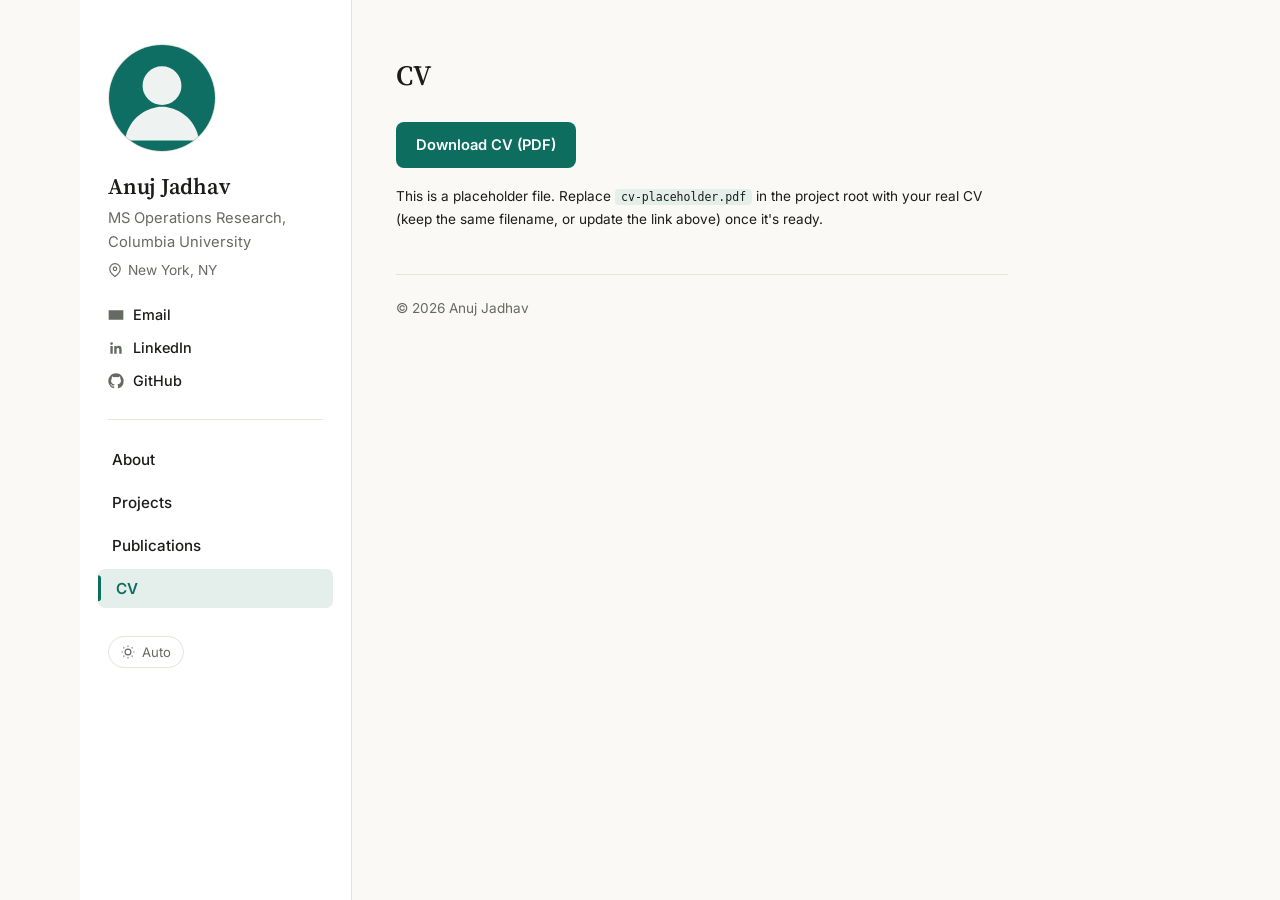
==== cv.html @ 48e0dec0 "Initial personal site Co-Authored-By: Claude Sonnet 5 <noreply@anthropic.com>" ====
<!DOCTYPE html>
<html lang="en">
<head>
<meta charset="UTF-8" />
<meta name="viewport" content="width=device-width, initial-scale=1.0" />
<title>CV — Anuj Jadhav</title>
<meta name="description" content="CV of Anuj Jadhav." />
<link rel="preconnect" href="https://fonts.googleapis.com" />
<link rel="preconnect" href="https://fonts.gstatic.com" crossorigin />
<link href="https://fonts.googleapis.com/css2?family=Inter:wght@400;500;600;700&family=Source+Serif+4:opsz,wght@8..60,500;8..60,600;8..60,700&display=swap" rel="stylesheet" />
<link rel="stylesheet" href="css/style.css" />
<script>
  (function () {
    try {
      var t = localStorage.getItem("theme");
      if (t) document.documentElement.setAttribute("data-theme", t);
    } catch (e) {}
  })();
</script>
</head>
<body>
<div class="layout">

  <aside class="sidebar">
    <div class="sidebar-header">
      <img class="avatar" src="images/profile-placeholder.svg" alt="Anuj Jadhav" />
      <div class="sidebar-meta">
        <h1>Anuj Jadhav</h1>
        <p class="title">MS Operations Research, Columbia University</p>
        <p class="location">
          <svg viewBox="0 0 24 24" fill="none" stroke="currentColor" stroke-width="2"><path d="M21 10c0 7-9 13-9 13s-9-6-9-13a9 9 0 0 1 18 0z"/><circle cx="12" cy="10" r="3"/></svg>
          New York, NY
        </p>
      </div>
      <button class="menu-toggle" aria-label="Toggle menu">☰ Menu</button>
    </div>

    <ul class="contact-list">
      <li>
        <svg viewBox="0 0 24 24" fill="none" stroke="currentColor" stroke-width="2"><path d="M22 6l-10 7L2 6"/><path d="M2 6h20v12H2z"/></svg>
        <a href="mailto:apj2131@columbia.edu">Email</a>
      </li>
      <li>
        <svg viewBox="0 0 24 24" fill="currentColor"><path d="M20.45 20.45h-3.56v-5.57c0-1.33-.02-3.04-1.85-3.04-1.86 0-2.14 1.45-2.14 2.94v5.67H9.34V9h3.41v1.56h.05c.48-.9 1.64-1.85 3.38-1.85 3.6 0 4.27 2.37 4.27 5.46v6.28zM5.34 7.43a2.07 2.07 0 1 1 0-4.14 2.07 2.07 0 0 1 0 4.14zM7.12 20.45H3.56V9h3.56v11.45z"/></svg>
        <a href="https://www.linkedin.com/in/anuj-jadhav/" target="_blank" rel="noopener">LinkedIn</a>
      </li>
      <li>
        <svg viewBox="0 0 24 24" fill="currentColor"><path d="M12 .5C5.65.5.5 5.65.5 12c0 5.08 3.29 9.39 7.86 10.91.57.1.78-.25.78-.55v-2.14c-3.2.7-3.88-1.36-3.88-1.36-.52-1.34-1.28-1.69-1.28-1.69-1.04-.72.08-.7.08-.7 1.16.08 1.77 1.2 1.77 1.2 1.03 1.77 2.7 1.26 3.36.96.1-.75.4-1.26.73-1.55-2.55-.29-5.24-1.28-5.24-5.7 0-1.26.45-2.29 1.19-3.1-.12-.29-.52-1.46.11-3.05 0 0 .97-.31 3.18 1.18a10.9 10.9 0 0 1 5.79 0c2.2-1.49 3.17-1.18 3.17-1.18.63 1.59.23 2.76.11 3.05.74.81 1.19 1.84 1.19 3.1 0 4.43-2.69 5.4-5.26 5.69.42.36.78 1.07.78 2.16v3.2c0 .3.21.66.79.55A11.5 11.5 0 0 0 23.5 12C23.5 5.65 18.35.5 12 .5z"/></svg>
        <a href="https://github.com/anuj-jadhav" target="_blank" rel="noopener">GitHub</a>
      </li>
    </ul>

    <nav class="site-nav">
      <ul>
        <li><a href="index.html">About</a></li>
        <li><a href="projects.html">Projects</a></li>
        <li><a href="publications.html">Publications</a></li>
        <li><a href="cv.html">CV</a></li>
      </ul>
    </nav>

    <button class="theme-toggle" aria-label="Toggle color theme">
      <svg class="icon-light" viewBox="0 0 24 24" fill="none" stroke="currentColor" stroke-width="2"><circle cx="12" cy="12" r="5"/><path d="M12 1v2M12 21v2M4.22 4.22l1.42 1.42M18.36 18.36l1.42 1.42M1 12h2M21 12h2M4.22 19.78l1.42-1.42M18.36 5.64l1.42-1.42"/></svg>
      <svg class="icon-dark" viewBox="0 0 24 24" fill="currentColor"><path d="M21 12.79A9 9 0 1111.21 3 7 7 0 0021 12.79z"/></svg>
      <span class="theme-label">Auto</span>
    </button>
  </aside>

  <main class="content">
    <h2>CV</h2>

    <p>
      <a class="btn" href="cv-placeholder.pdf" target="_blank" rel="noopener">Download CV (PDF)</a>
    </p>
    <p class="note">This is a placeholder file. Replace <code>cv-placeholder.pdf</code> in the project root with your real CV (keep the same filename, or update the link above) once it's ready.</p>

    <div class="footer">
      &copy; 2026 Anuj Jadhav
    </div>
  </main>

</div>
<script src="js/script.js"></script>
</body>
</html>
---- css/style.css ----
/* ==========================================================================
   Anuj Jadhav — personal site
   Two-column layout: fixed sidebar + content column.
   Theme: light by default, respects OS preference, and can be toggled
   manually (persisted in localStorage) via the button in the sidebar.
   ========================================================================== */

:root {
  /* -- Light palette (default) -- */
  --bg: #faf9f6;
  --bg-elevated: #ffffff;
  --text: #1c1c1a;
  --text-muted: #666a63;
  --border: #e6e3db;
  --accent: #0d6e60;
  --accent-hover: #094f45;
  --accent-soft: #e4efec;
  --sidebar-bg: #ffffff;
  --shadow: 0 1px 2px rgba(20, 20, 15, 0.04), 0 4px 14px rgba(20, 20, 15, 0.05);
  --sidebar-width: 272px;
  --content-max: 700px;

  --font-body: "Inter", -apple-system, BlinkMacSystemFont, "Segoe UI", Roboto, Helvetica, Arial, sans-serif;
  --font-serif: "Source Serif 4", Georgia, "Times New Roman", serif;
}

/* OS-level dark preference, only when no manual choice overrides it */
@media (prefers-color-scheme: dark) {
  :root:not([data-theme="light"]) {
    --bg: #15181a;
    --bg-elevated: #1c2023;
    --text: #eceae5;
    --text-muted: #9a9d97;
    --border: #2b2f31;
    --accent: #5fd9c6;
    --accent-hover: #8ae6d7;
    --accent-soft: #1e2b28;
    --sidebar-bg: #1a1d1f;
    --shadow: 0 1px 2px rgba(0, 0, 0, 0.3), 0 4px 14px rgba(0, 0, 0, 0.35);
  }
}

/* Manual override wins in both directions */
:root[data-theme="dark"] {
  --bg: #15181a;
  --bg-elevated: #1c2023;
  --text: #eceae5;
  --text-muted: #9a9d97;
  --border: #2b2f31;
  --accent: #5fd9c6;
  --accent-hover: #8ae6d7;
  --accent-soft: #1e2b28;
  --sidebar-bg: #1a1d1f;
  --shadow: 0 1px 2px rgba(0, 0, 0, 0.3), 0 4px 14px rgba(0, 0, 0, 0.35);
}

:root[data-theme="light"] {
  --bg: #faf9f6;
  --bg-elevated: #ffffff;
  --text: #1c1c1a;
  --text-muted: #666a63;
  --border: #e6e3db;
  --accent: #0d6e60;
  --accent-hover: #094f45;
  --accent-soft: #e4efec;
  --sidebar-bg: #ffffff;
  --shadow: 0 1px 2px rgba(20, 20, 15, 0.04), 0 4px 14px rgba(20, 20, 15, 0.05);
}

* { box-sizing: border-box; }

html, body {
  margin: 0;
  padding: 0;
}

html { scroll-behavior: smooth; }

@media (prefers-reduced-motion: reduce) {
  html { scroll-behavior: auto; }
  *, *::before, *::after {
    animation-duration: 0.01ms !important;
    animation-iteration-count: 1 !important;
    transition-duration: 0.01ms !important;
    scroll-behavior: auto !important;
  }
}

body {
  background: var(--bg);
  color: var(--text);
  font-family: var(--font-body);
  font-size: 16px;
  line-height: 1.65;
  -webkit-font-smoothing: antialiased;
  -moz-osx-font-smoothing: grayscale;
  transition: background-color 0.2s ease, color 0.2s ease;
}

a {
  color: var(--accent);
  text-decoration: none;
  transition: color 0.15s ease;
}
a:hover { color: var(--accent-hover); text-decoration: underline; }

.layout {
  display: flex;
  min-height: 100vh;
  max-width: 1120px;
  margin: 0 auto;
}

/* ---------- Sidebar ---------- */

.sidebar {
  flex: 0 0 var(--sidebar-width);
  background: var(--sidebar-bg);
  border-right: 1px solid var(--border);
  padding: 44px 28px;
  position: sticky;
  top: 0;
  align-self: flex-start;
  height: 100vh;
  overflow-y: auto;
  transition: background-color 0.2s ease, border-color 0.2s ease;
}

.avatar {
  width: 108px;
  height: 108px;
  border-radius: 50%;
  object-fit: cover;
  background: var(--accent-soft);
  border: 1px solid var(--border);
  display: block;
  margin-bottom: 20px;
  transition: transform 0.3s cubic-bezier(.34,1.4,.64,1), border-color 0.2s ease;
}
.avatar:hover {
  transform: scale(1.05) rotate(-2deg);
  border-color: var(--accent);
}

.sidebar h1 {
  font-family: var(--font-serif);
  font-weight: 600;
  font-size: 1.4rem;
  margin: 0 0 5px;
  line-height: 1.3;
  letter-spacing: -0.01em;
}

.sidebar .title {
  color: var(--text-muted);
  font-size: 0.92rem;
  margin: 0 0 4px;
}

.sidebar .location {
  color: var(--text-muted);
  font-size: 0.86rem;
  margin: 0 0 22px;
  display: flex;
  align-items: center;
  gap: 6px;
}
.sidebar .location svg {
  flex: 0 0 14px;
  width: 14px;
  height: 14px;
  stroke: var(--text-muted);
}

.contact-list {
  list-style: none;
  padding: 0;
  margin: 0 0 26px;
  font-size: 0.9rem;
}
.contact-list li {
  margin-bottom: 9px;
  display: flex;
  align-items: center;
  gap: 9px;
  color: var(--text-muted);
}
.contact-list svg {
  flex: 0 0 16px;
  width: 16px;
  height: 16px;
  fill: var(--text-muted);
}
.contact-list a { color: var(--text); font-weight: 500; }
.contact-list a:hover { color: var(--accent); }

nav.site-nav {
  border-top: 1px solid var(--border);
  padding-top: 20px;
}
nav.site-nav ul {
  list-style: none;
  padding: 0;
  margin: 0;
}
nav.site-nav li { margin-bottom: 4px; }
nav.site-nav a {
  position: relative;
  display: block;
  padding: 7px 10px 7px 14px;
  margin: 0 -10px;
  border-radius: 7px;
  color: var(--text);
  font-size: 0.95rem;
  font-weight: 500;
  overflow: hidden;
  transition: background-color 0.15s ease, color 0.15s ease, padding-left 0.18s ease;
}
nav.site-nav a::before {
  content: "";
  position: absolute;
  left: 0;
  top: 50%;
  width: 3px;
  height: 0;
  background: var(--accent);
  border-radius: 0 3px 3px 0;
  transform: translateY(-50%);
  transition: height 0.2s ease;
}
nav.site-nav a:hover {
  background: var(--accent-soft);
  text-decoration: none;
  color: var(--accent);
  padding-left: 18px;
}
nav.site-nav a:hover::before { height: 55%; }
nav.site-nav a.active {
  color: var(--accent);
  background: var(--accent-soft);
  font-weight: 600;
  padding-left: 18px;
}
nav.site-nav a.active::before { height: 65%; }

.theme-toggle {
  display: inline-flex;
  align-items: center;
  gap: 7px;
  margin-top: 24px;
  padding: 7px 12px;
  border: 1px solid var(--border);
  border-radius: 999px;
  background: var(--bg-elevated);
  color: var(--text-muted);
  font-size: 0.82rem;
  font-family: inherit;
  cursor: pointer;
  transition: color 0.15s ease, border-color 0.15s ease, transform 0.15s ease;
}
.theme-toggle:hover { color: var(--accent); border-color: var(--accent); transform: translateY(-1px); }
.theme-toggle:active { transform: translateY(0) scale(0.96); }
.theme-toggle.flip { animation: toggle-pop 0.35s ease; }
.theme-toggle svg { width: 14px; height: 14px; flex: 0 0 14px; transition: transform 0.3s ease; }
.theme-toggle .icon-dark { display: none; }
:root[data-theme="dark"] .theme-toggle .icon-light { display: none; }
:root[data-theme="dark"] .theme-toggle .icon-dark { display: block; }
@media (prefers-color-scheme: dark) {
  :root:not([data-theme="light"]) .theme-toggle .icon-light { display: none; }
  :root:not([data-theme="light"]) .theme-toggle .icon-dark { display: block; }
}

/* ---------- Content ---------- */

.content {
  flex: 1;
  padding: 52px 44px 90px;
  max-width: var(--content-max);
}

.content h2 {
  font-family: var(--font-serif);
  font-weight: 600;
  font-size: 1.75rem;
  margin: 0 0 24px;
  letter-spacing: -0.01em;
}

.content p { margin: 0 0 17px; color: var(--text); }

.content section { margin-bottom: 34px; }

.content section h3 {
  font-size: 0.82rem;
  text-transform: uppercase;
  letter-spacing: 0.08em;
  color: var(--text-muted);
  font-weight: 700;
  margin: 0 0 12px;
}

/* ---------- Project cards ---------- */

.project-card {
  background: var(--bg-elevated);
  border: 1px solid var(--border);
  border-radius: 12px;
  padding: 22px 24px;
  margin-bottom: 18px;
  box-shadow: var(--shadow);
  transition: transform 0.25s cubic-bezier(.16,1,.3,1), box-shadow 0.25s ease, border-color 0.2s ease;
}
.project-card:hover {
  transform: translateY(-4px);
  border-color: var(--accent);
  box-shadow: 0 10px 28px rgba(13, 110, 96, 0.14);
}

.project-card h4 {
  margin: 0 0 8px;
  font-family: var(--font-serif);
  font-size: 1.15rem;
  font-weight: 600;
}

.project-card p { margin: 0 0 10px; color: var(--text-muted); }

.project-card ul {
  margin: 0 0 12px;
  padding-left: 20px;
  color: var(--text-muted);
  font-size: 0.94rem;
}
.project-card ul li { margin-bottom: 5px; }

.project-links {
  display: flex;
  flex-wrap: wrap;
  gap: 10px;
  font-size: 0.86rem;
}
.project-links a {
  background: var(--accent-soft);
  color: var(--accent);
  padding: 5px 12px;
  border-radius: 999px;
  font-weight: 600;
  display: inline-block;
  transition: background-color 0.15s ease, color 0.15s ease, transform 0.15s ease;
}
.project-links a:hover {
  text-decoration: none;
  background: var(--accent);
  color: var(--bg-elevated);
  transform: translateY(-1px);
}
.project-links a:active { transform: translateY(0) scale(0.97); }

/* ---------- CV / placeholder ---------- */

.coming-soon {
  border: 1px dashed var(--border);
  border-radius: 12px;
  padding: 30px;
  color: var(--text-muted);
  text-align: center;
}

.btn {
  display: inline-block;
  background: var(--accent);
  color: var(--bg-elevated);
  padding: 11px 20px;
  border-radius: 8px;
  font-size: 0.92rem;
  font-weight: 600;
  transition: background-color 0.15s ease, transform 0.15s ease, box-shadow 0.15s ease;
}
.btn:hover {
  background: var(--accent-hover);
  color: var(--bg-elevated);
  text-decoration: none;
  transform: translateY(-2px);
  box-shadow: 0 6px 16px rgba(13, 110, 96, 0.25);
}
.btn:active { transform: translateY(0) scale(0.98); box-shadow: none; }

.note {
  color: var(--text-muted);
  font-size: 0.85rem;
  margin-top: 10px;
}
.note code {
  background: var(--accent-soft);
  padding: 1px 6px;
  border-radius: 4px;
  font-size: 0.85em;
}

/* ---------- Footer ---------- */

.footer {
  border-top: 1px solid var(--border);
  padding-top: 22px;
  margin-top: 44px;
  color: var(--text-muted);
  font-size: 0.85rem;
}

/* ---------- Mobile ---------- */

.menu-toggle { display: none; }

@media (max-width: 800px) {
  .layout { flex-direction: column; }

  .sidebar {
    position: relative;
    height: auto;
    width: 100%;
    border-right: none;
    border-bottom: 1px solid var(--border);
    padding: 22px 24px;
    display: flex;
    flex-wrap: wrap;
    align-items: center;
    gap: 14px;
  }

  .avatar { width: 56px; height: 56px; margin-bottom: 0; }

  .sidebar h1 { font-size: 1.15rem; }

  .sidebar-header {
    display: flex;
    align-items: center;
    gap: 14px;
    flex: 1;
  }

  .sidebar-header { order: 1; flex: 1 1 100%; }
  .sidebar-meta { flex: 1; min-width: 0; }
  .sidebar .location { margin-bottom: 0; }

  .theme-toggle { order: 2; margin-top: 0; }

  .contact-list, nav.site-nav {
    width: 100%;
    order: 3;
    overflow: hidden;
    max-height: 0;
    opacity: 0;
    transform: translateY(-6px);
    transition: max-height 0.35s cubic-bezier(.16,1,.3,1), opacity 0.25s ease, transform 0.25s ease;
  }

  .sidebar.open .contact-list,
  .sidebar.open nav.site-nav {
    max-height: 400px;
    opacity: 1;
    transform: translateY(0);
  }

  .contact-list { margin-top: 8px; }
  nav.site-nav { margin-top: 8px; padding-top: 16px; }

  .menu-toggle {
    display: inline-flex;
    align-items: center;
    gap: 6px;
    background: none;
    border: 1px solid var(--border);
    border-radius: 7px;
    padding: 7px 12px;
    cursor: pointer;
    color: var(--text);
    font-size: 0.95rem;
    font-family: inherit;
    transition: color 0.15s ease, border-color 0.15s ease, transform 0.15s ease;
  }
  .menu-toggle:hover { color: var(--accent); border-color: var(--accent); }
  .menu-toggle:active { transform: scale(0.96); }

  .content { padding: 34px 22px 64px; }
}

/* ---------- Entrance animations ---------- */

@keyframes fade-slide-in {
  from { opacity: 0; transform: translateY(10px); }
  to { opacity: 1; transform: translateY(0); }
}

@keyframes fade-in-left {
  from { opacity: 0; transform: translateX(-10px); }
  to { opacity: 1; transform: translateX(0); }
}

@keyframes toggle-pop {
  0% { transform: scale(1) rotate(0deg); }
  40% { transform: scale(0.82) rotate(-12deg); }
  100% { transform: scale(1) rotate(0deg); }
}

@media (prefers-reduced-motion: no-preference) {
  .sidebar {
    animation: fade-in-left 0.5s cubic-bezier(.16,1,.3,1) both;
  }

  .content > * {
    animation: fade-slide-in 0.5s cubic-bezier(.16,1,.3,1) both;
  }
  .content > *:nth-child(1) { animation-delay: 0.05s; }
  .content > *:nth-child(2) { animation-delay: 0.11s; }
  .content > *:nth-child(3) { animation-delay: 0.17s; }
  .content > *:nth-child(4) { animation-delay: 0.23s; }
  .content > *:nth-child(5) { animation-delay: 0.29s; }
  .content > *:nth-child(6) { animation-delay: 0.35s; }
  .content > *:nth-child(7) { animation-delay: 0.41s; }
  .content > *:nth-child(n+8) { animation-delay: 0.46s; }
}
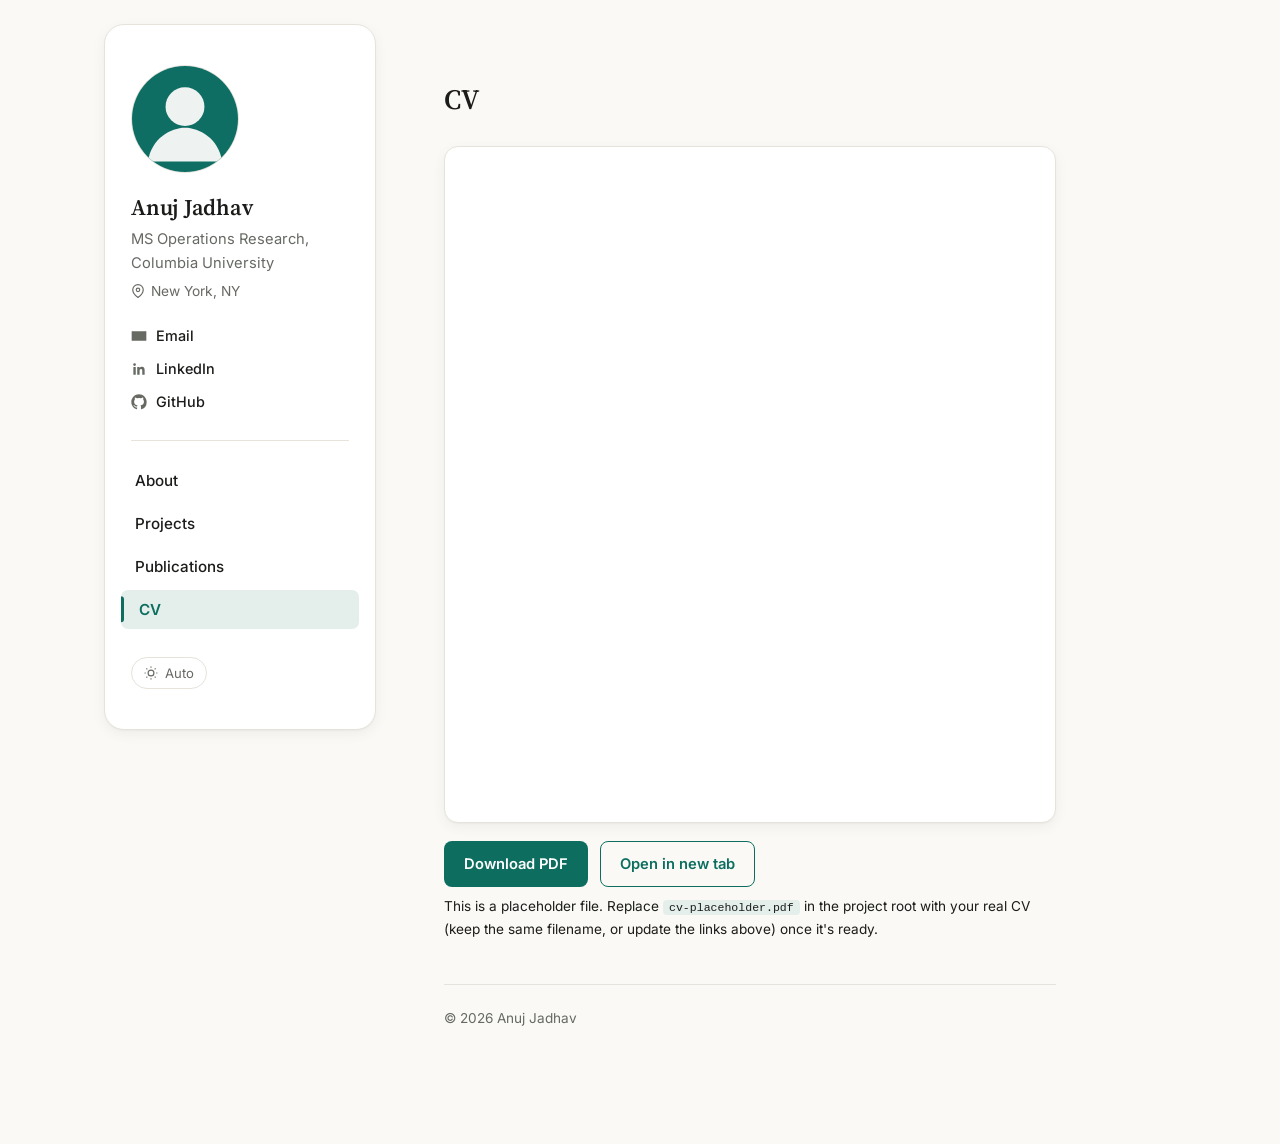
==== commit 2ee7d263: "Redesign sidebar as floating tile, add inline CV preview, tidy publications copy Co-Authored-By: Cla" ====
--- a/cv.html
+++ b/cv.html
@@ -69,10 +69,16 @@
   <main class="content">
     <h2>CV</h2>
 
-    <p>
-      <a class="btn" href="cv-placeholder.pdf" target="_blank" rel="noopener">Download CV (PDF)</a>
-    </p>
-    <p class="note">This is a placeholder file. Replace <code>cv-placeholder.pdf</code> in the project root with your real CV (keep the same filename, or update the link above) once it's ready.</p>
+    <div class="pdf-viewer">
+      <iframe src="cv-placeholder.pdf" title="Anuj Jadhav — CV"></iframe>
+    </div>
+
+    <div class="pdf-actions">
+      <a class="btn" href="cv-placeholder.pdf" download>Download PDF</a>
+      <a class="btn-outline" href="cv-placeholder.pdf" target="_blank" rel="noopener">Open in new tab</a>
+    </div>
+
+    <p class="note">This is a placeholder file. Replace <code>cv-placeholder.pdf</code> in the project root with your real CV (keep the same filename, or update the links above) once it's ready.</p>
 
     <div class="footer">
       &copy; 2026 Anuj Jadhav
--- a/css/style.css
+++ b/css/style.css
@@ -106,22 +106,27 @@
 
 .layout {
   display: flex;
+  align-items: flex-start;
+  gap: 24px;
   min-height: 100vh;
   max-width: 1120px;
   margin: 0 auto;
-}
-
-/* ---------- Sidebar ---------- */
+  padding: 24px;
+}
+
+/* ---------- Sidebar (floating tile) ---------- */
 
 .sidebar {
   flex: 0 0 var(--sidebar-width);
   background: var(--sidebar-bg);
-  border-right: 1px solid var(--border);
-  padding: 44px 28px;
+  border: 1px solid var(--border);
+  border-radius: 20px;
+  box-shadow: var(--shadow);
+  padding: 40px 26px;
   position: sticky;
-  top: 0;
+  top: 24px;
   align-self: flex-start;
-  height: 100vh;
+  max-height: calc(100vh - 48px);
   overflow-y: auto;
   transition: background-color 0.2s ease, border-color 0.2s ease;
 }
@@ -385,6 +390,48 @@
 }
 .btn:active { transform: translateY(0) scale(0.98); box-shadow: none; }
 
+.btn-outline {
+  display: inline-block;
+  background: transparent;
+  color: var(--accent);
+  border: 1px solid var(--accent);
+  padding: 10px 19px;
+  border-radius: 8px;
+  font-size: 0.92rem;
+  font-weight: 600;
+  transition: background-color 0.15s ease, transform 0.15s ease;
+}
+.btn-outline:hover {
+  background: var(--accent-soft);
+  text-decoration: none;
+  transform: translateY(-2px);
+}
+.btn-outline:active { transform: translateY(0) scale(0.98); }
+
+.pdf-viewer {
+  border: 1px solid var(--border);
+  border-radius: 14px;
+  overflow: hidden;
+  box-shadow: var(--shadow);
+  margin-bottom: 18px;
+  background: var(--bg-elevated);
+}
+.pdf-viewer iframe {
+  display: block;
+  width: 100%;
+  height: 75vh;
+  min-height: 420px;
+  max-height: 850px;
+  border: 0;
+}
+
+.pdf-actions {
+  display: flex;
+  flex-wrap: wrap;
+  gap: 12px;
+  margin-bottom: 8px;
+}
+
 .note {
   color: var(--text-muted);
   font-size: 0.85rem;
@@ -417,9 +464,10 @@
   .sidebar {
     position: relative;
     height: auto;
+    max-height: none;
+    top: auto;
+    overflow-y: visible;
     width: 100%;
-    border-right: none;
-    border-bottom: 1px solid var(--border);
     padding: 22px 24px;
     display: flex;
     flex-wrap: wrap;
@@ -450,19 +498,29 @@
     overflow: hidden;
     max-height: 0;
     opacity: 0;
+    margin: 0 !important;
+    padding: 0 !important;
+    border-top-width: 0 !important;
     transform: translateY(-6px);
-    transition: max-height 0.35s cubic-bezier(.16,1,.3,1), opacity 0.25s ease, transform 0.25s ease;
-  }
-
-  .sidebar.open .contact-list,
+    transition: max-height 0.35s cubic-bezier(.16,1,.3,1), opacity 0.25s ease,
+      transform 0.25s ease, margin 0.2s ease, padding 0.2s ease, border-top-width 0.2s ease;
+  }
+
+  .sidebar.open .contact-list {
+    max-height: 400px;
+    opacity: 1;
+    transform: translateY(0);
+    margin-top: 10px !important;
+  }
+
   .sidebar.open nav.site-nav {
     max-height: 400px;
     opacity: 1;
     transform: translateY(0);
-  }
-
-  .contact-list { margin-top: 8px; }
-  nav.site-nav { margin-top: 8px; padding-top: 16px; }
+    margin-top: 10px !important;
+    padding-top: 16px !important;
+    border-top-width: 1px !important;
+  }
 
   .menu-toggle {
     display: inline-flex;
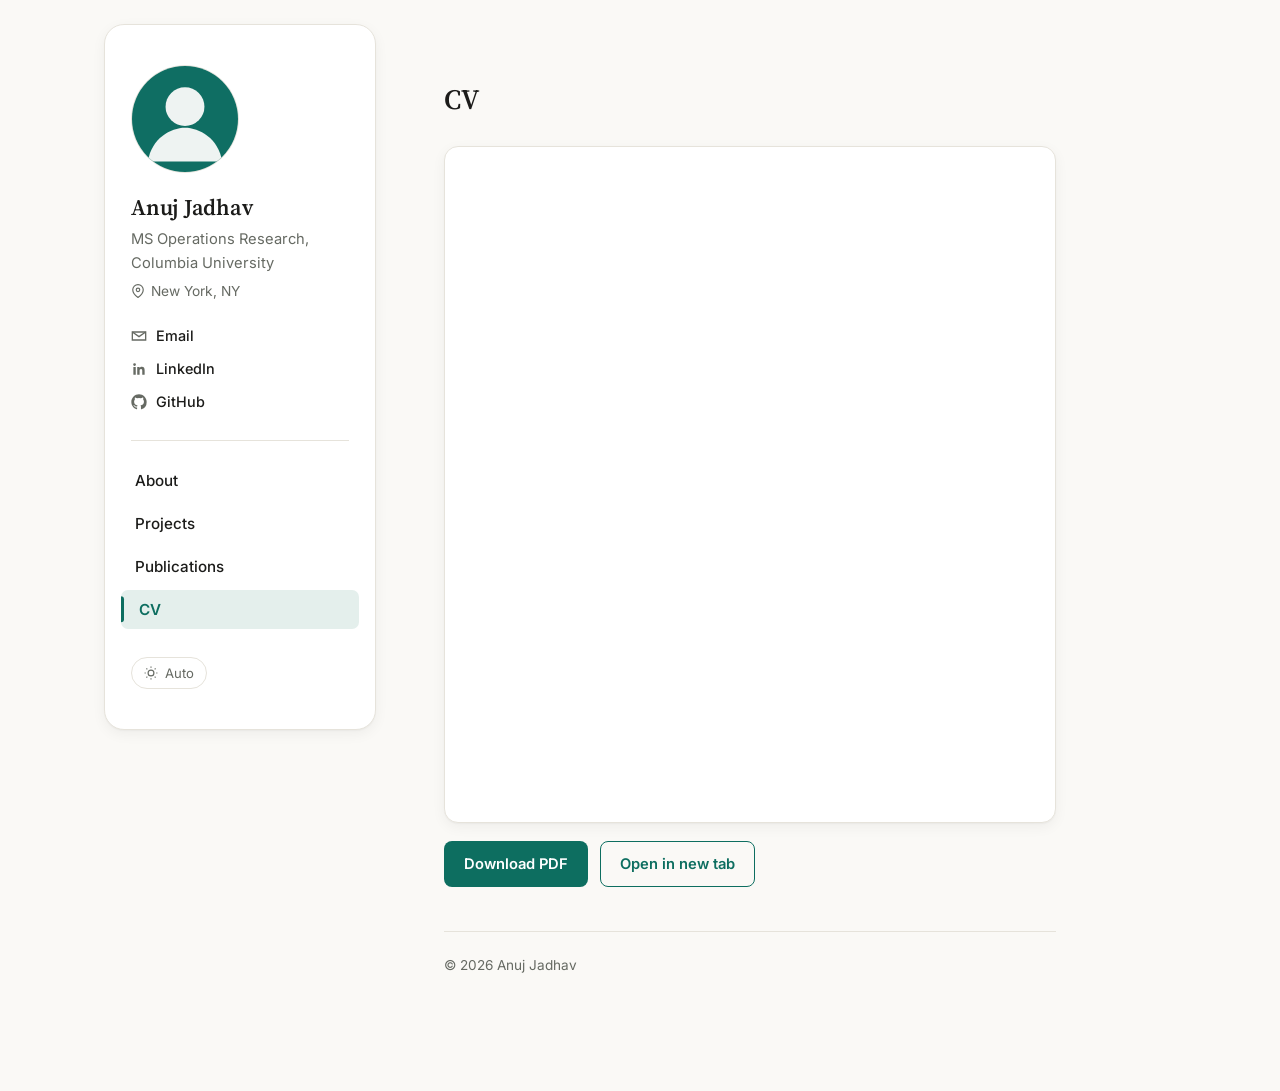
==== commit ac020b75: "Add real CV, fix mobile layout bugs, fix email icon rendering - Replace placeholder CV with real cv." ====
--- a/cv.html
+++ b/cv.html
@@ -70,15 +70,13 @@
     <h2>CV</h2>
 
     <div class="pdf-viewer">
-      <iframe src="cv-placeholder.pdf" title="Anuj Jadhav — CV"></iframe>
+      <iframe src="cv.pdf" title="Anuj Jadhav — CV"></iframe>
     </div>
 
     <div class="pdf-actions">
-      <a class="btn" href="cv-placeholder.pdf" download>Download PDF</a>
-      <a class="btn-outline" href="cv-placeholder.pdf" target="_blank" rel="noopener">Open in new tab</a>
+      <a class="btn" href="cv.pdf" download>Download PDF</a>
+      <a class="btn-outline" href="cv.pdf" target="_blank" rel="noopener">Open in new tab</a>
     </div>
-
-    <p class="note">This is a placeholder file. Replace <code>cv-placeholder.pdf</code> in the project root with your real CV (keep the same filename, or update the links above) once it's ready.</p>
 
     <div class="footer">
       &copy; 2026 Anuj Jadhav
--- a/css/style.css
+++ b/css/style.css
@@ -194,7 +194,7 @@
   flex: 0 0 16px;
   width: 16px;
   height: 16px;
-  fill: var(--text-muted);
+  color: var(--text-muted);
 }
 .contact-list a { color: var(--text); font-weight: 500; }
 .contact-list a:hover { color: var(--accent); }
@@ -459,7 +459,7 @@
 .menu-toggle { display: none; }
 
 @media (max-width: 800px) {
-  .layout { flex-direction: column; }
+  .layout { flex-direction: column; align-items: stretch; }
 
   .sidebar {
     position: relative;
@@ -490,7 +490,7 @@
   .sidebar-meta { flex: 1; min-width: 0; }
   .sidebar .location { margin-bottom: 0; }
 
-  .theme-toggle { order: 2; margin-top: 0; }
+  .theme-toggle { order: 2; margin-top: 0; margin-left: auto; }
 
   .contact-list, nav.site-nav {
     width: 100%;
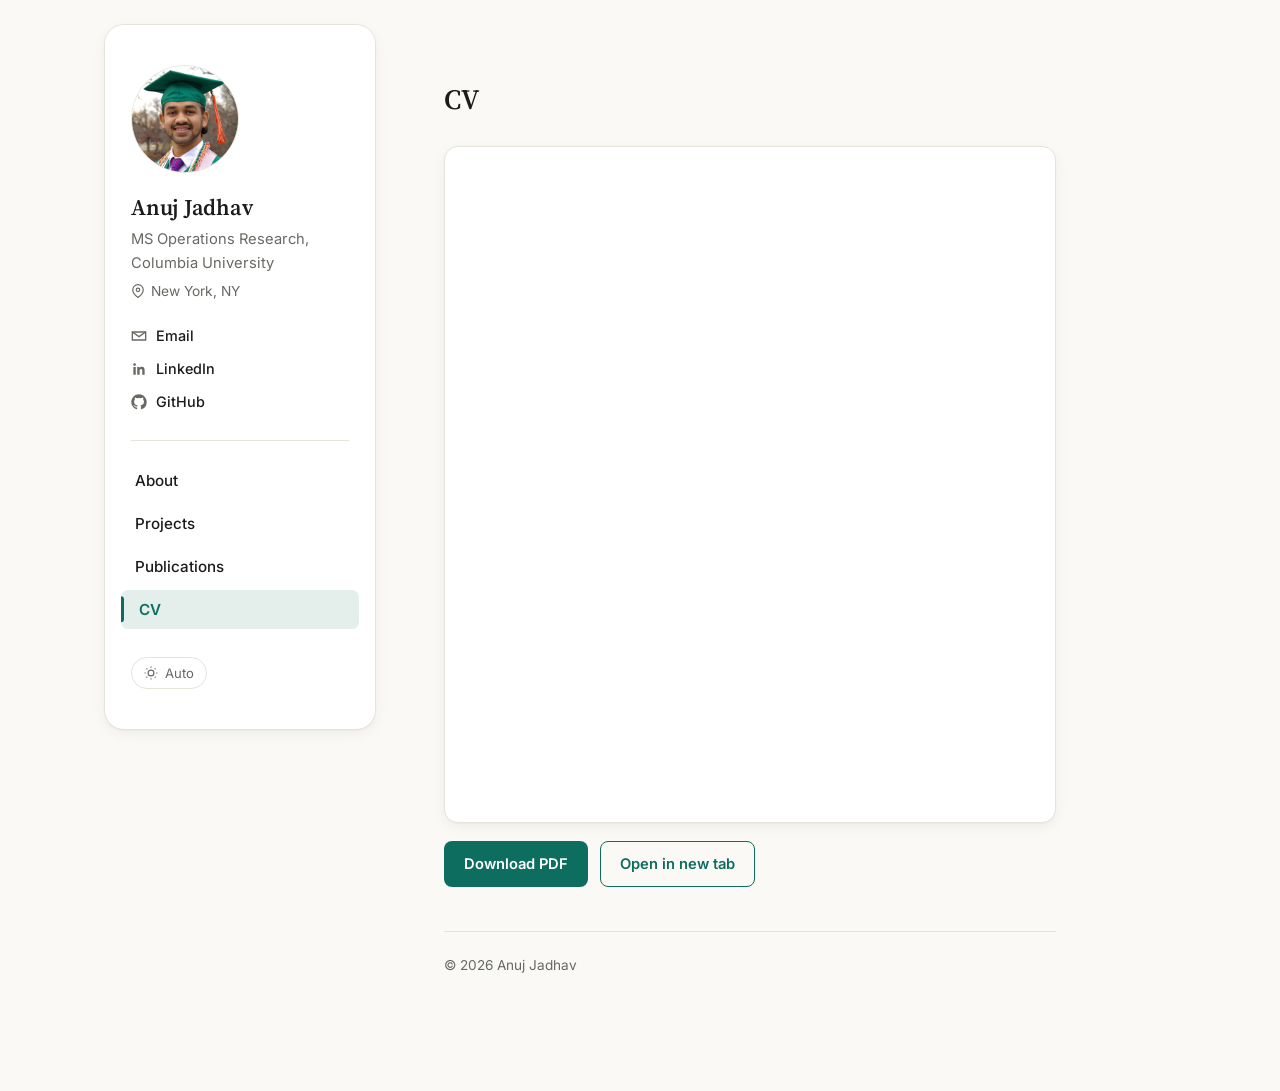
==== commit e66f469f: "Add real profile photo, replace placeholder avatar Co-Authored-By: Claude Sonnet 5 <noreply@anthropi" ====
--- a/cv.html
+++ b/cv.html
@@ -23,7 +23,7 @@
 
   <aside class="sidebar">
     <div class="sidebar-header">
-      <img class="avatar" src="images/profile-placeholder.svg" alt="Anuj Jadhav" />
+      <img class="avatar" src="images/profile.jpg" alt="Anuj Jadhav" />
       <div class="sidebar-meta">
         <h1>Anuj Jadhav</h1>
         <p class="title">MS Operations Research, Columbia University</p>
